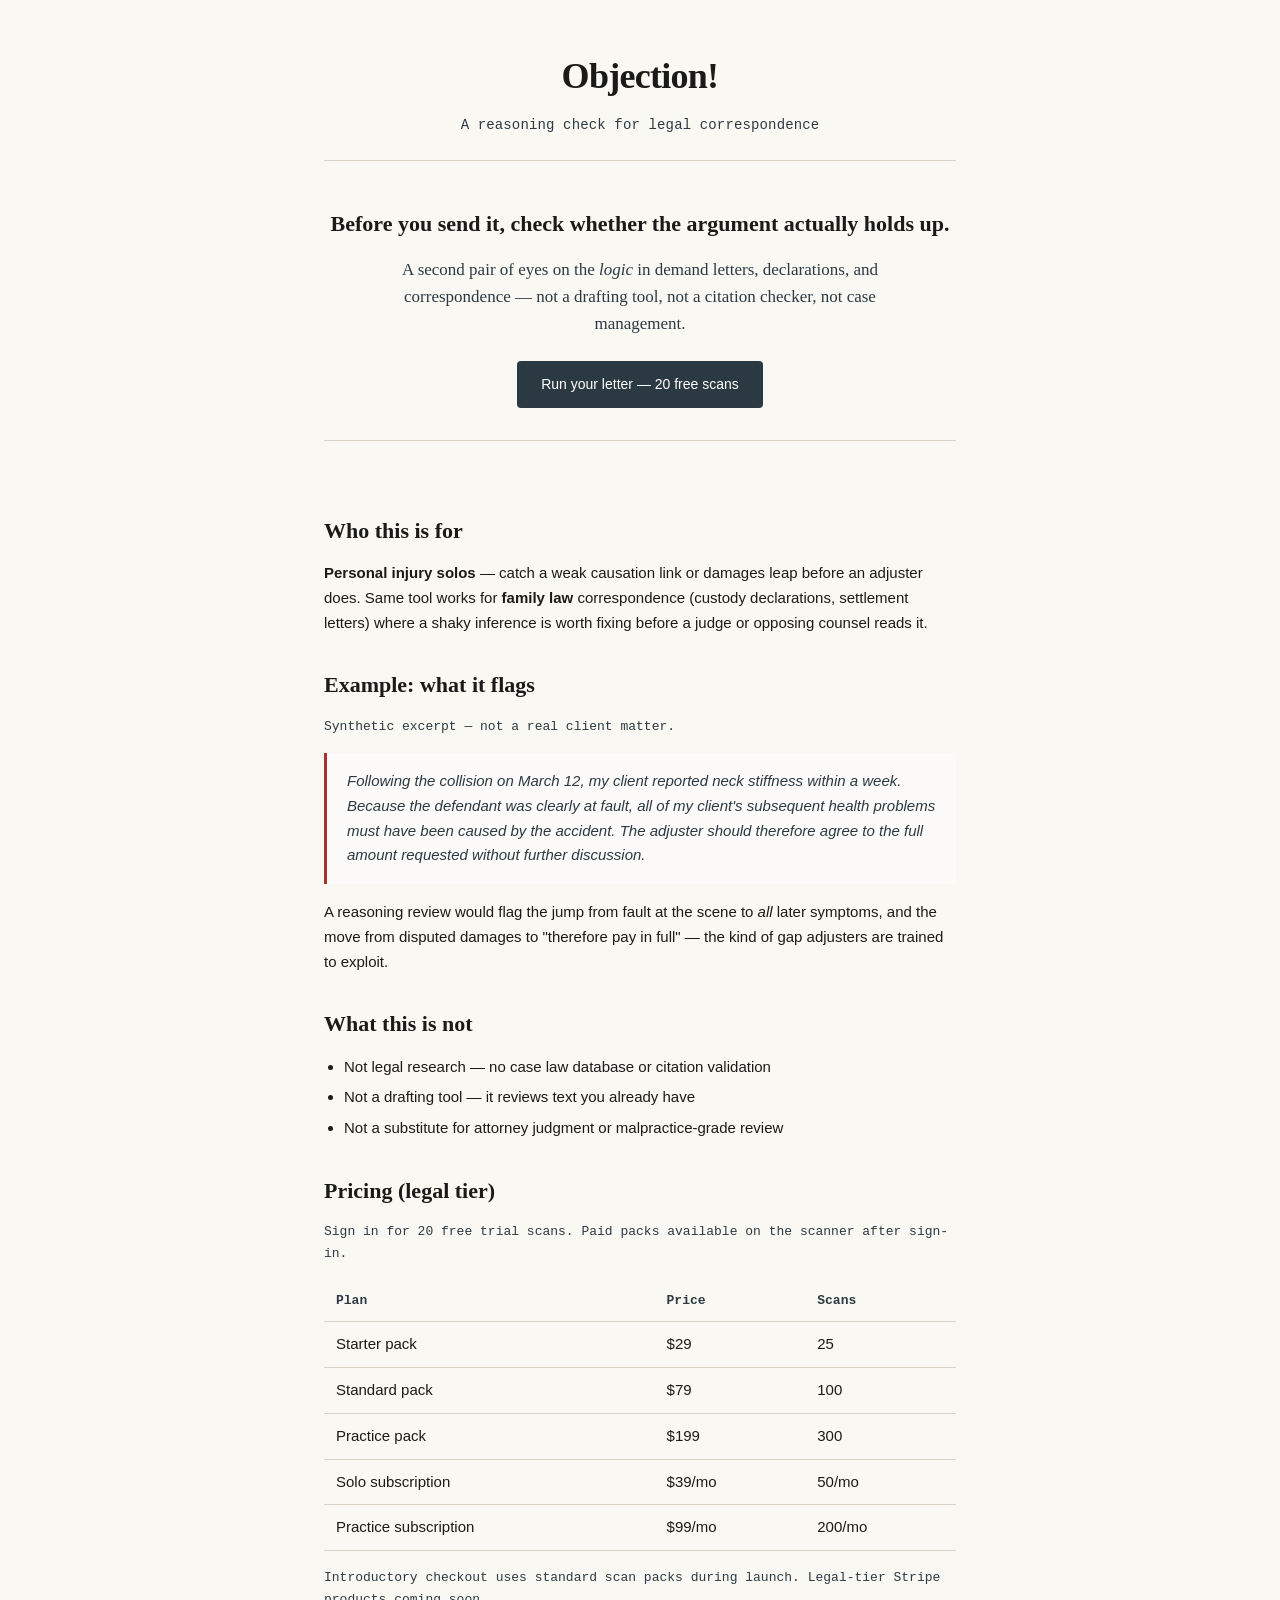
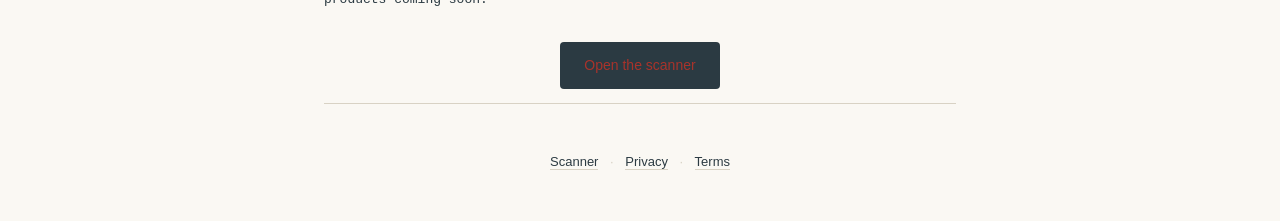
==== legal/index.html @ f4121069 "feat: legal landing page and complete Step 0 smoke test Add /legal/ PI positioning page, production " ====
<!DOCTYPE html>
<html lang="en">
<head>
    <meta charset="UTF-8">
    <meta name="viewport" content="width=device-width, initial-scale=1.0">
    <title>Objection! for Legal — Argument review before you send</title>
    <link rel="stylesheet" href="../styles.css">
</head>
<body>
    <main class="container legal-page legal-landing">
        <header class="header">
            <h1 class="title"><a href="../index.html" class="title-link">Objection!</a></h1>
            <p class="subtitle">A reasoning check for legal correspondence</p>
        </header>

        <section class="legal-hero">
            <p class="legal-hero-lead">Before you send it, check whether the argument actually holds up.</p>
            <p class="legal-hero-body">
                A second pair of eyes on the <em>logic</em> in demand letters, declarations, and correspondence —
                not a drafting tool, not a citation checker, not case management.
            </p>
            <a href="../index.html" class="btn btn-primary legal-cta">Run your letter — 20 free scans</a>
        </section>

        <section class="legal-content">
            <h2>Who this is for</h2>
            <p>
                <strong>Personal injury solos</strong> — catch a weak causation link or damages leap before an adjuster does.
                Same tool works for <strong>family law</strong> correspondence (custody declarations, settlement letters)
                where a shaky inference is worth fixing before a judge or opposing counsel reads it.
            </p>

            <h2>Example: what it flags</h2>
            <p class="legal-example-note">Synthetic excerpt — not a real client matter.</p>
            <blockquote class="legal-example">
                Following the collision on March 12, my client reported neck stiffness within a week.
                Because the defendant was clearly at fault, all of my client's subsequent health problems
                must have been caused by the accident. The adjuster should therefore agree to the full
                amount requested without further discussion.
            </blockquote>
            <p>
                A reasoning review would flag the jump from fault at the scene to <em>all</em> later symptoms,
                and the move from disputed damages to "therefore pay in full" — the kind of gap adjusters are
                trained to exploit.
            </p>

            <h2>What this is not</h2>
            <ul>
                <li>Not legal research — no case law database or citation validation</li>
                <li>Not a drafting tool — it reviews text you already have</li>
                <li>Not a substitute for attorney judgment or malpractice-grade review</li>
            </ul>

            <h2>Pricing (legal tier)</h2>
            <p class="legal-pricing-note">Sign in for 20 free trial scans. Paid packs available on the scanner after sign-in.</p>
            <table class="legal-pricing-table">
                <thead>
                    <tr>
                        <th>Plan</th>
                        <th>Price</th>
                        <th>Scans</th>
                    </tr>
                </thead>
                <tbody>
                    <tr><td>Starter pack</td><td>$29</td><td>25</td></tr>
                    <tr><td>Standard pack</td><td>$79</td><td>100</td></tr>
                    <tr><td>Practice pack</td><td>$199</td><td>300</td></tr>
                    <tr><td>Solo subscription</td><td>$39/mo</td><td>50/mo</td></tr>
                    <tr><td>Practice subscription</td><td>$99/mo</td><td>200/mo</td></tr>
                </tbody>
            </table>
            <p class="legal-pricing-footnote">
                Introductory checkout uses standard scan packs during launch. Legal-tier Stripe products coming soon.
            </p>

            <p class="legal-cta-row">
                <a href="../index.html" class="btn btn-primary">Open the scanner</a>
            </p>
        </section>

        <footer class="footer">
            <p class="footer-links">
                <a href="../index.html">Scanner</a>
                <span class="footer-sep">·</span>
                <a href="privacy.html">Privacy</a>
                <span class="footer-sep">·</span>
                <a href="terms.html">Terms</a>
            </p>
        </footer>
    </main>
</body>
</html>
---- styles.css ----
/* Reset and base styles */
* {
    margin: 0;
    padding: 0;
    box-sizing: border-box;
}

:root {
    /* Design tokens per specs/02_design_direction.md */
    --color-bg: #FAF8F3;
    --color-text: #1A1A18;
    --color-accent: #A8332B;
    --color-secondary: #2B3A42;
    --color-muted: #D8D2C4;
    --color-success: #2B5A3B;
    
    /* Typography */
    --font-serif: 'Georgia', 'Source Serif Pro', serif;
    --font-sans: -apple-system, BlinkMacSystemFont, 'Segoe UI', 'Helvetica', 'Arial', sans-serif;
    --font-mono: 'Courier New', 'Consolas', monospace;
}

body {
    background-color: var(--color-bg);
    color: var(--color-text);
    font-family: var(--font-serif);
    line-height: 1.6;
    font-size: 16px;
    -webkit-font-smoothing: antialiased;
    -moz-osx-font-smoothing: grayscale;
}

.container {
    max-width: 720px;
    margin: 0 auto;
    padding: 48px 24px;
    min-height: 100vh;
    display: flex;
    flex-direction: column;
}

/* Header */
.header {
    text-align: center;
    margin-bottom: 48px;
    padding-bottom: 24px;
    border-bottom: 1px solid var(--color-muted);
}

.title {
    font-family: var(--font-serif);
    font-size: 36px;
    font-weight: 700;
    color: var(--color-text);
    margin-bottom: 8px;
    letter-spacing: -0.02em;
}

.subtitle {
    font-family: var(--font-mono);
    font-size: 14px;
    color: var(--color-secondary);
    letter-spacing: 0.01em;
}

/* Scan section */
.scan-section {
    margin-bottom: 32px;
}

.textarea-wrapper {
    position: relative;
    margin-bottom: 16px;
}

.text-input {
    width: 100%;
    min-height: 240px;
    padding: 20px;
    font-family: var(--font-serif);
    font-size: 16px;
    line-height: 1.6;
    color: var(--color-text);
    background: white;
    border: 2px solid var(--color-muted);
    border-radius: 4px;
    resize: vertical;
    transition: border-color 0.2s;
}

.text-input:focus {
    outline: none;
    border-color: var(--color-secondary);
}

.text-input::placeholder {
    color: #9B9587;
}

.char-counter {
    position: absolute;
    bottom: 8px;
    right: 12px;
    font-family: var(--font-mono);
    font-size: 12px;
    color: var(--color-secondary);
    background: white;
    padding: 2px 6px;
    border-radius: 3px;
}

.char-counter.warning {
    color: var(--color-accent);
    font-weight: 600;
}

/* Controls */
.controls {
    display: flex;
    gap: 12px;
    flex-wrap: wrap;
}

.btn {
    font-family: var(--font-sans);
    font-size: 14px;
    font-weight: 500;
    padding: 12px 24px;
    border: none;
    border-radius: 4px;
    cursor: pointer;
    transition: all 0.2s;
    text-decoration: none;
    display: inline-block;
}

.btn-primary {
    background: var(--color-secondary);
    color: white;
}

.btn-primary:hover:not(:disabled) {
    background: #1F2C33;
}

.btn-primary:disabled {
    opacity: 0.5;
    cursor: not-allowed;
}

.btn-secondary {
    background: transparent;
    color: var(--color-secondary);
    border: 1px solid var(--color-muted);
}

.btn-secondary:hover {
    border-color: var(--color-secondary);
    background: rgba(43, 58, 66, 0.05);
}

.btn-text {
    background: transparent;
    color: var(--color-secondary);
    text-decoration: underline;
    padding: 8px 12px;
}

.btn-text:hover {
    color: var(--color-text);
}

/* State messages */
.state-message {
    margin-top: 24px;
    padding: 16px 20px;
    border-radius: 4px;
    font-family: var(--font-sans);
    font-size: 14px;
    line-height: 1.5;
}

.loading-state {
    background: rgba(43, 58, 66, 0.05);
    color: var(--color-secondary);
    border-left: 3px solid var(--color-secondary);
}

.error-state {
    background: rgba(168, 51, 43, 0.05);
    color: var(--color-accent);
    border-left: 3px solid var(--color-accent);
}

.success-state {
    background: rgba(43, 90, 59, 0.05);
    color: var(--color-success);
    border-left: 3px solid var(--color-success);
}

.hidden {
    display: none !important;
}

/* Results section */
.results-section {
    margin-top: 48px;
}

.results-header {
    display: flex;
    justify-content: space-between;
    align-items: center;
    margin-bottom: 24px;
    padding-bottom: 12px;
    border-bottom: 1px solid var(--color-muted);
}

.results-title {
    font-family: var(--font-serif);
    font-size: 24px;
    font-weight: 600;
}

/* Annotated text */
.annotated-text {
    font-family: var(--font-serif);
    font-size: 16px;
    line-height: 1.8;
    margin-bottom: 32px;
    padding: 24px;
    background: white;
    border: 1px solid var(--color-muted);
    border-radius: 4px;
    white-space: pre-wrap;
    word-wrap: break-word;
}

.fallacy-highlight {
    position: relative;
    text-decoration: underline;
    text-decoration-style: wavy;
    text-decoration-color: var(--color-accent);
    text-decoration-thickness: 2px;
    text-underline-offset: 3px;
    cursor: help;
    transition: background-color 0.2s;
}

.fallacy-highlight:hover {
    background-color: rgba(168, 51, 43, 0.08);
}

/* Tooltip */
.tooltip {
    position: absolute;
    bottom: calc(100% + 8px);
    left: 50%;
    transform: translateX(-50%);
    background: var(--color-text);
    color: white;
    padding: 12px 16px;
    border-radius: 4px;
    font-family: var(--font-sans);
    font-size: 13px;
    line-height: 1.4;
    max-width: 320px;
    width: max-content;
    z-index: 100;
    box-shadow: 0 4px 12px rgba(0, 0, 0, 0.15);
    pointer-events: none;
    opacity: 0;
    transition: opacity 0.2s;
}

.fallacy-highlight:hover .tooltip {
    opacity: 1;
}

.tooltip::after {
    content: '';
    position: absolute;
    top: 100%;
    left: 50%;
    transform: translateX(-50%);
    border: 6px solid transparent;
    border-top-color: var(--color-text);
}

.tooltip-fallacy {
    font-family: var(--font-mono);
    font-size: 12px;
    font-weight: 600;
    color: var(--color-accent);
    display: block;
    margin-bottom: 4px;
}

.tooltip-explanation {
    color: #E8E6E0;
}

.tooltip-confidence {
    font-family: var(--font-mono);
    font-size: 11px;
    color: #9B9587;
    margin-top: 4px;
    text-transform: uppercase;
    letter-spacing: 0.05em;
}

/* Findings list */
.findings-list {
    margin-top: 32px;
}

.finding-card {
    background: white;
    border: 1px solid var(--color-muted);
    border-left: 3px solid var(--color-accent);
    border-radius: 4px;
    padding: 16px 20px;
    margin-bottom: 16px;
}

.finding-header {
    display: flex;
    justify-content: space-between;
    align-items: baseline;
    margin-bottom: 8px;
}

.finding-fallacy {
    font-family: var(--font-mono);
    font-size: 14px;
    font-weight: 600;
    color: var(--color-accent);
}

.finding-confidence {
    font-family: var(--font-mono);
    font-size: 11px;
    color: var(--color-secondary);
    text-transform: uppercase;
    letter-spacing: 0.05em;
}

.finding-category {
    font-family: var(--font-sans);
    font-size: 12px;
    color: var(--color-secondary);
    margin-bottom: 8px;
}

.finding-span {
    font-family: var(--font-serif);
    font-size: 14px;
    font-style: italic;
    color: var(--color-text);
    padding: 8px 12px;
    background: rgba(168, 51, 43, 0.05);
    border-radius: 3px;
    display: block;
    margin-bottom: 12px;
}

.finding-explanation {
    font-family: var(--font-sans);
    font-size: 14px;
    line-height: 1.5;
    color: var(--color-text);
}

/* Footer */
.footer {
    margin-top: auto;
    padding-top: 48px;
    border-top: 1px solid var(--color-muted);
    text-align: center;
}

.privacy-notice {
    font-family: var(--font-sans);
    font-size: 13px;
    color: var(--color-secondary);
    line-height: 1.5;
    margin-bottom: 12px;
}

.privacy-notice a {
    color: var(--color-secondary);
    text-decoration: underline;
    text-underline-offset: 2px;
}

.privacy-notice a:hover {
    color: var(--color-text);
}

.footer-links {
    font-family: var(--font-sans);
    font-size: 13px;
}

.footer-links a {
    color: var(--color-secondary);
    text-decoration: none;
    border-bottom: 1px solid var(--color-muted);
    transition: border-color 0.2s;
}

.footer-links a:hover {
    border-bottom-color: var(--color-secondary);
}

.footer-sep {
    color: var(--color-muted);
    margin: 0 8px;
}

.terms-notice {
    font-family: var(--font-sans);
    font-size: 12px;
    color: var(--color-secondary);
    margin-top: 12px;
    text-align: center;
}

.terms-notice a {
    color: var(--color-secondary);
    text-decoration: underline;
    text-underline-offset: 2px;
}

/* Legal pages */
main.legal-page {
    max-width: 680px;
}

.title-link {
    color: inherit;
    text-decoration: none;
}

.title-link:hover {
    color: var(--color-accent);
}

.legal-content {
    font-family: var(--font-sans);
    font-size: 15px;
    line-height: 1.65;
    color: var(--color-text);
}

.legal-meta {
    font-family: var(--font-mono);
    font-size: 12px;
    color: var(--color-secondary);
    text-transform: uppercase;
    letter-spacing: 0.04em;
    margin-bottom: 24px;
}

.legal-content h2 {
    font-family: var(--font-serif);
    font-size: 22px;
    font-weight: 700;
    margin: 32px 0 12px;
    color: var(--color-text);
}

.legal-content h3 {
    font-family: var(--font-sans);
    font-size: 16px;
    font-weight: 600;
    margin: 20px 0 8px;
    color: var(--color-secondary);
}

.legal-content p {
    margin-bottom: 14px;
}

.legal-content ul,
.legal-content ol {
    margin: 0 0 14px 1.25rem;
}

.legal-content li {
    margin-bottom: 6px;
}

.legal-content a {
    color: var(--color-accent);
    text-decoration: underline;
    text-underline-offset: 2px;
}

.legal-content a:hover {
    color: var(--color-secondary);
}

.legal-content strong {
    font-weight: 600;
}

/* Legal landing (/legal/) */
.legal-landing .legal-hero {
    text-align: center;
    margin-bottom: 40px;
    padding-bottom: 32px;
    border-bottom: 1px solid var(--color-muted);
}

.legal-hero-lead {
    font-family: var(--font-serif);
    font-size: 22px;
    font-weight: 600;
    line-height: 1.4;
    margin-bottom: 16px;
}

.legal-hero-body {
    font-size: 17px;
    color: var(--color-secondary);
    margin-bottom: 24px;
    max-width: 560px;
    margin-left: auto;
    margin-right: auto;
}

.legal-cta {
    display: inline-block;
    text-decoration: none;
}

.legal-example {
    margin: 16px 0;
    padding: 16px 20px;
    border-left: 3px solid var(--color-accent);
    background: rgba(255, 255, 255, 0.5);
    font-style: italic;
    color: var(--color-secondary);
}

.legal-example-note,
.legal-pricing-note,
.legal-pricing-footnote {
    font-family: var(--font-mono);
    font-size: 13px;
    color: var(--color-secondary);
}

.legal-pricing-table {
    width: 100%;
    border-collapse: collapse;
    margin: 16px 0;
    font-size: 15px;
}

.legal-pricing-table th,
.legal-pricing-table td {
    padding: 10px 12px;
    text-align: left;
    border-bottom: 1px solid var(--color-muted);
}

.legal-pricing-table th {
    font-family: var(--font-mono);
    font-size: 13px;
    font-weight: 600;
    color: var(--color-secondary);
}

.legal-cta-row {
    margin-top: 32px;
    text-align: center;
}

.legal-cta-row .btn {
    text-decoration: none;
}

/* Responsive */
@media (max-width: 640px) {
    .container {
        padding: 32px 16px;
    }
    
    .title {
        font-size: 28px;
    }
    
    .text-input {
        min-height: 180px;
        font-size: 15px;
    }
    
    .controls {
        flex-direction: column;
    }
    
    .btn {
        width: 100%;
    }
    
    .results-header {
        flex-direction: column;
        align-items: flex-start;
        gap: 12px;
    }
    
    .tooltip {
        position: fixed;
        bottom: 20px;
        left: 16px;
        right: 16px;
        top: auto;
        transform: none;
        max-width: none;
    }
    
    .tooltip::after {
        display: none;
    }
}

/* Auth section */
.auth-section {
    margin-bottom: 24px;
    padding: 16px 20px;
    border: 1px solid var(--color-muted);
    background: rgba(255, 255, 255, 0.45);
}

.auth-label {
    font-family: var(--font-mono);
    font-size: 13px;
    color: var(--color-secondary);
    margin-bottom: 8px;
}

.auth-help {
    width: 100%;
    font-family: var(--font-serif);
    font-size: 14px;
    line-height: 1.5;
    color: var(--color-secondary);
    margin-bottom: 12px;
}

.auth-row {
    display: flex;
    gap: 8px;
    flex-wrap: wrap;
}

.auth-otp-row {
    margin-top: 8px;
}

.auth-otp-input {
    flex: 0 1 180px;
    letter-spacing: 0.08em;
}

.auth-input {
    flex: 1 1 200px;
    min-width: 0;
    padding: 10px 12px;
    font-family: var(--font-mono);
    font-size: 14px;
    border: 1px solid var(--color-muted);
    background: #fff;
}

.auth-status {
    margin-top: 10px;
    font-family: var(--font-mono);
    font-size: 13px;
    color: var(--color-secondary);
}

.auth-panel {
    display: flex;
    flex-wrap: wrap;
    align-items: center;
    gap: 12px;
}

.auth-balance {
    font-family: var(--font-mono);
    font-size: 14px;
    color: var(--color-secondary);
}

.auth-balance.no-credits {
    color: var(--color-accent);
}

/* Pricing */
.pricing-section {
    margin-top: 16px;
    padding-top: 16px;
    border-top: 1px solid var(--color-muted);
    width: 100%;
}

.pricing-label {
    font-family: var(--font-mono);
    font-size: 13px;
    color: var(--color-secondary);
    margin-bottom: 10px;
}

.pricing-options {
    display: flex;
    flex-wrap: wrap;
    gap: 10px;
}

.pricing-card {
    flex: 1 1 200px;
    padding: 12px 14px;
    border: 1px solid var(--color-muted);
    background: #fff;
    text-align: left;
}

.pricing-card-name {
    font-family: var(--font-mono);
    font-size: 14px;
    font-weight: 600;
    margin-bottom: 4px;
}

.pricing-card-detail {
    font-family: var(--font-serif);
    font-size: 14px;
    color: var(--color-secondary);
    margin-bottom: 10px;
}

.pricing-status {
    margin-top: 10px;
    font-family: var(--font-mono);
    font-size: 13px;
    color: var(--color-secondary);
}

/* Print styles */
@media print {
    .controls,
    .footer,
    .results-header button {
        display: none;
    }
}
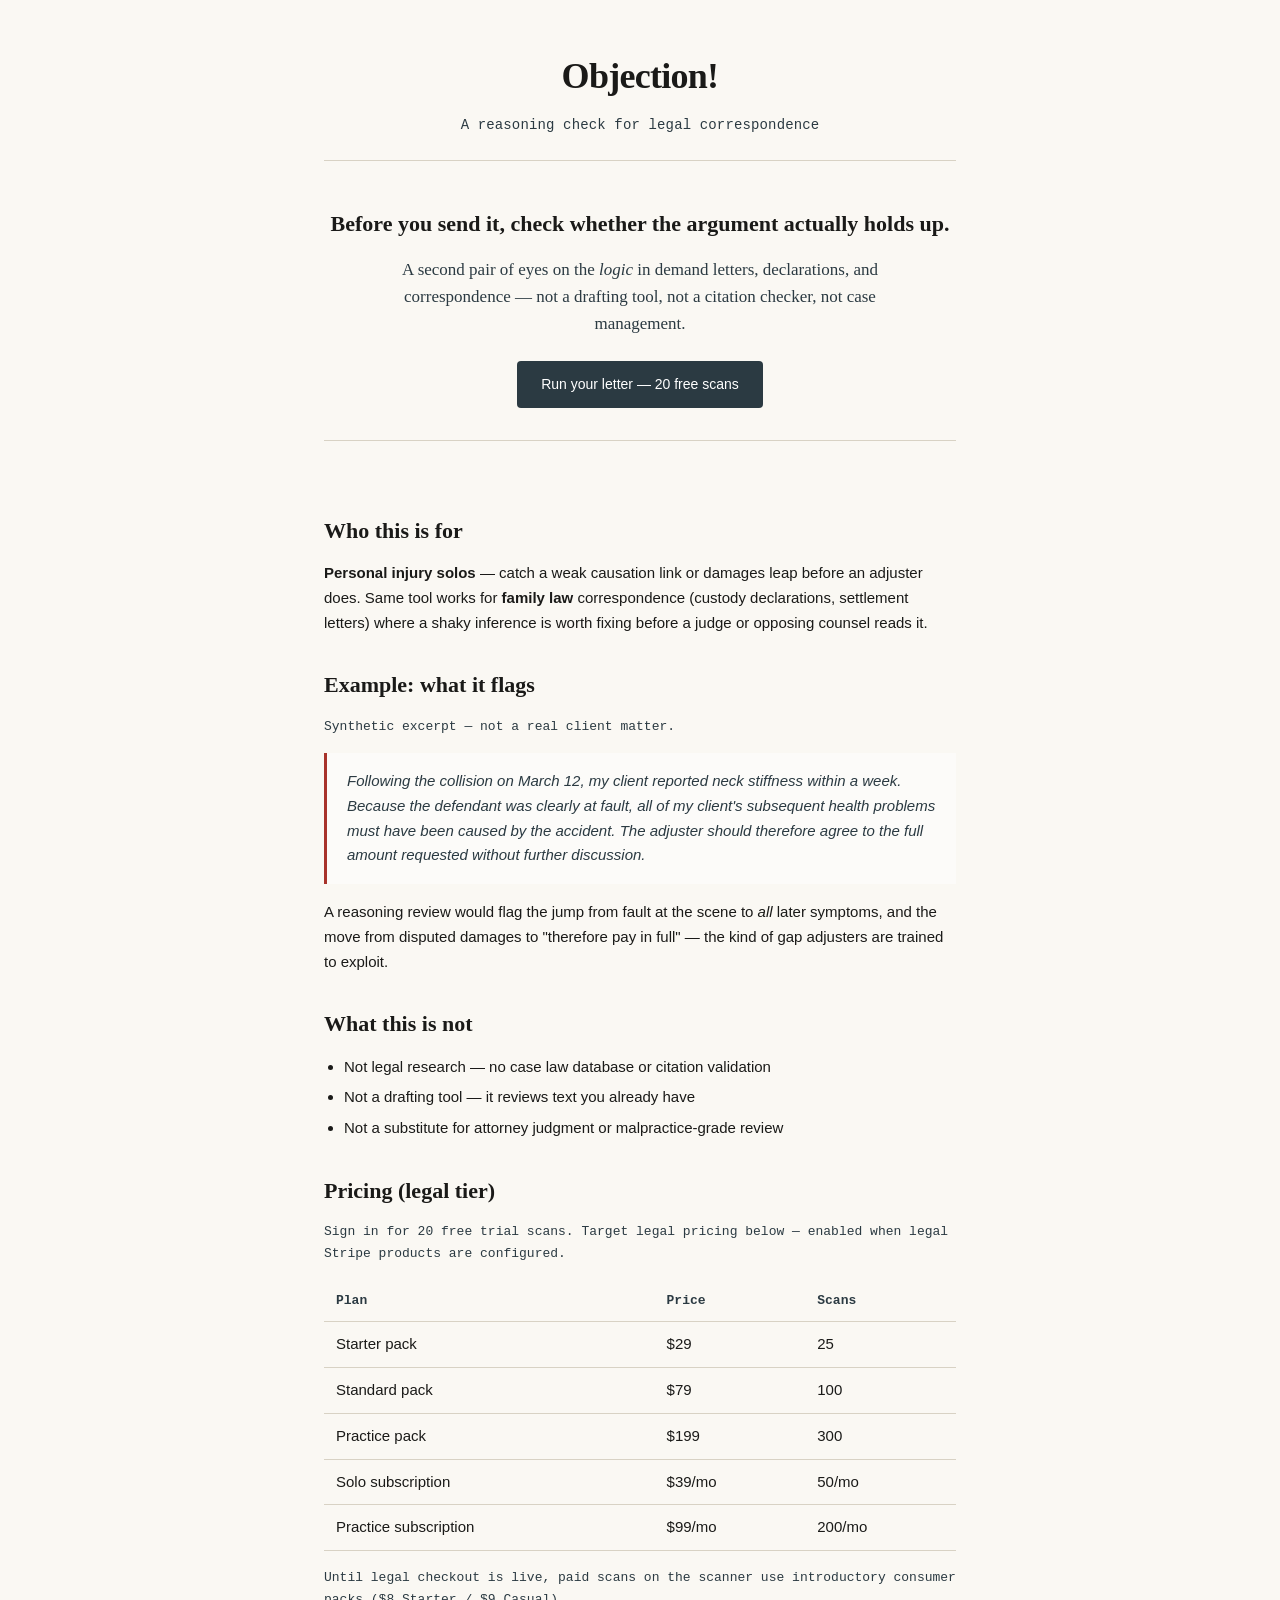
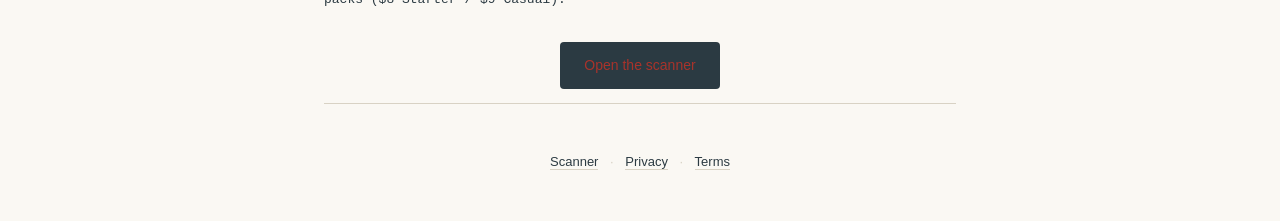
==== commit 610ce3cf: "feat: add legal billing surface and Stripe go-live prep Dual consumer/legal catalogs, surface taggin" ====
--- a/legal/index.html
+++ b/legal/index.html
@@ -9,7 +9,7 @@
 <body>
     <main class="container legal-page legal-landing">
         <header class="header">
-            <h1 class="title"><a href="../index.html" class="title-link">Objection!</a></h1>
+            <h1 class="title"><a href="../index.html?surface=legal" class="title-link">Objection!</a></h1>
             <p class="subtitle">A reasoning check for legal correspondence</p>
         </header>
 
@@ -19,7 +19,7 @@
                 A second pair of eyes on the <em>logic</em> in demand letters, declarations, and correspondence —
                 not a drafting tool, not a citation checker, not case management.
             </p>
-            <a href="../index.html" class="btn btn-primary legal-cta">Run your letter — 20 free scans</a>
+            <a href="../index.html?surface=legal" class="btn btn-primary legal-cta">Run your letter — 20 free scans</a>
         </section>
 
         <section class="legal-content">
@@ -52,7 +52,7 @@
             </ul>
 
             <h2>Pricing (legal tier)</h2>
-            <p class="legal-pricing-note">Sign in for 20 free trial scans. Paid packs available on the scanner after sign-in.</p>
+            <p class="legal-pricing-note">Sign in for 20 free trial scans. Target legal pricing below — enabled when legal Stripe products are configured.</p>
             <table class="legal-pricing-table">
                 <thead>
                     <tr>
@@ -70,11 +70,11 @@
                 </tbody>
             </table>
             <p class="legal-pricing-footnote">
-                Introductory checkout uses standard scan packs during launch. Legal-tier Stripe products coming soon.
+                Until legal checkout is live, paid scans on the scanner use introductory consumer packs ($8 Starter / $9 Casual).
             </p>
 
             <p class="legal-cta-row">
-                <a href="../index.html" class="btn btn-primary">Open the scanner</a>
+                <a href="../index.html?surface=legal" class="btn btn-primary">Open the scanner</a>
             </p>
         </section>
 
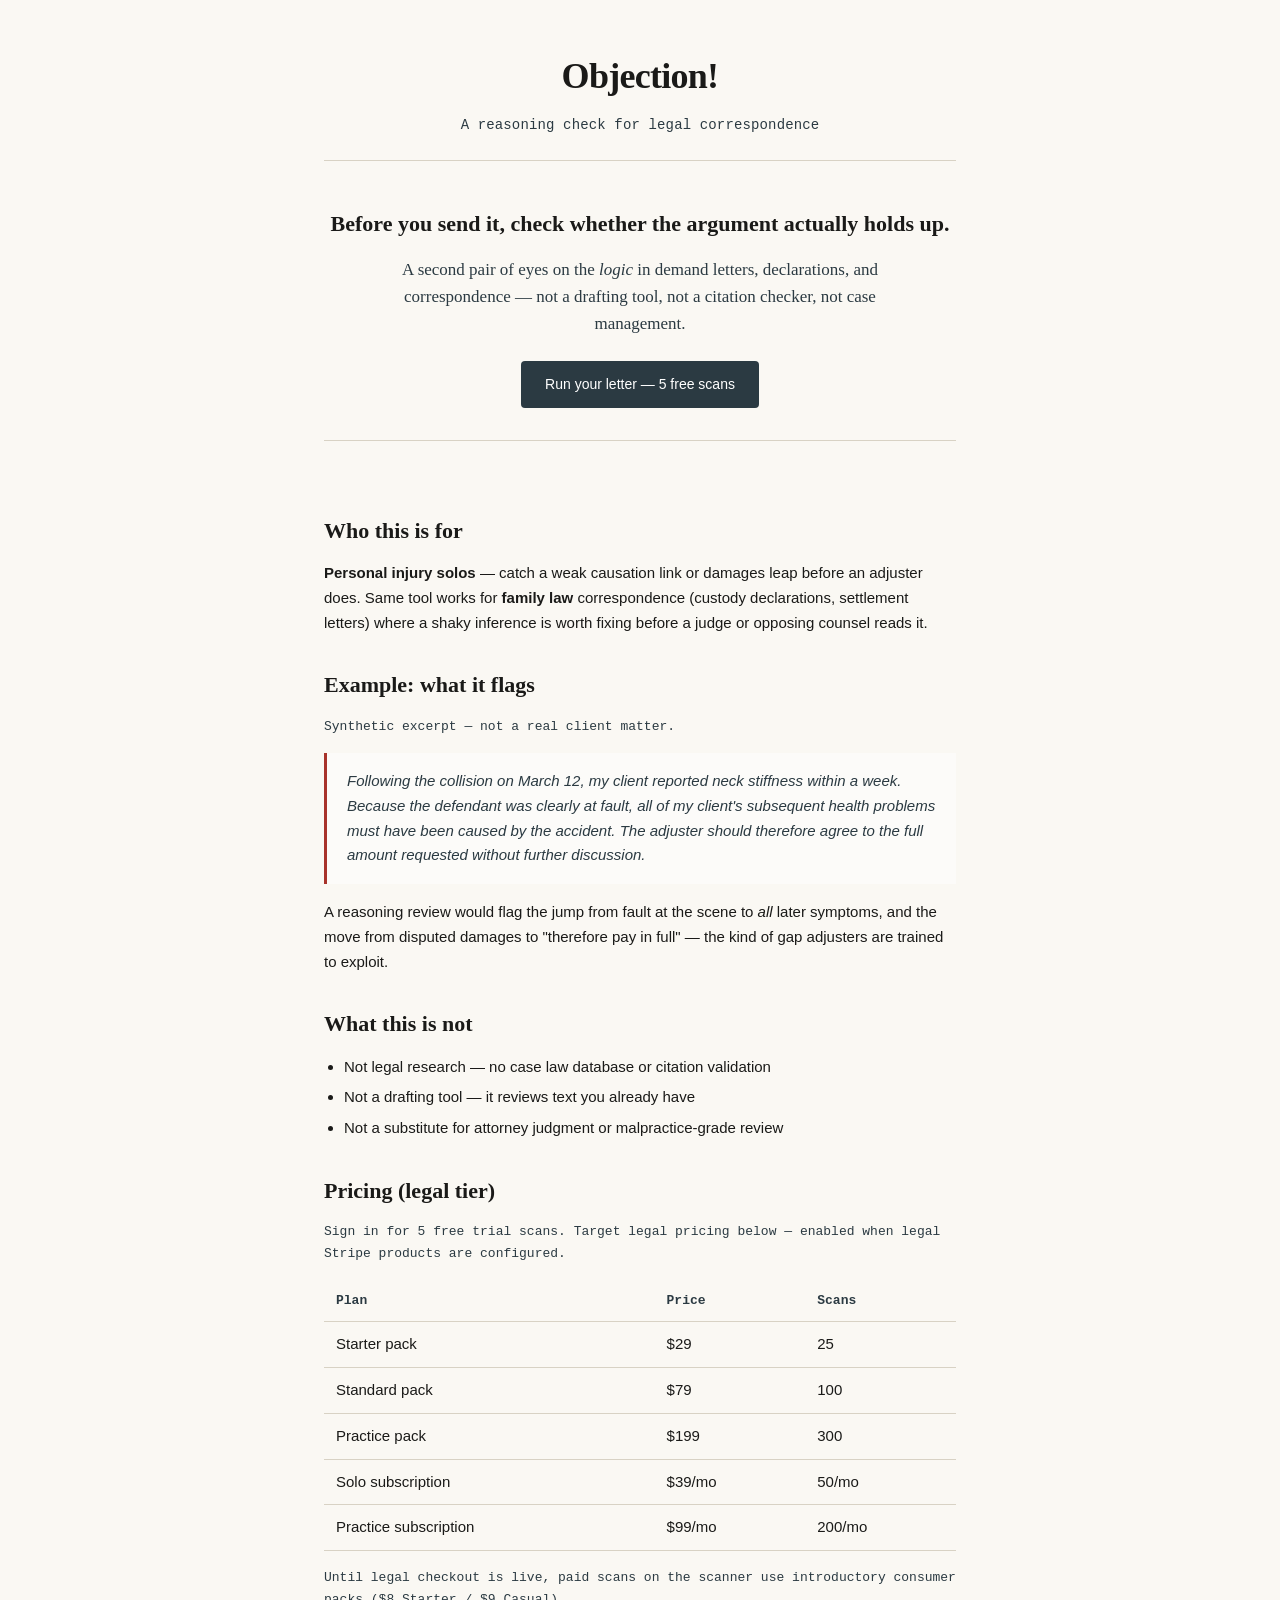
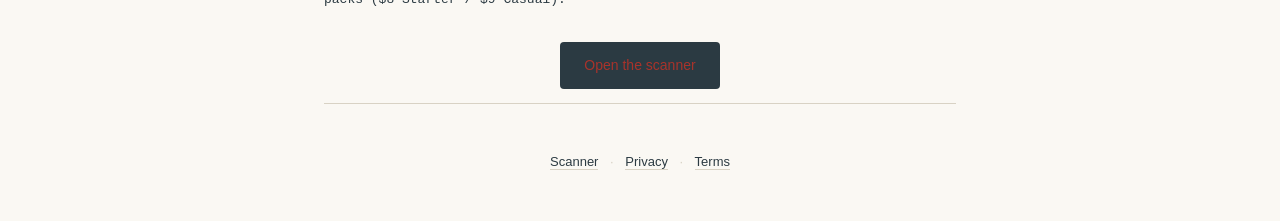
==== commit c814b44c: "chore: reduce free trial from 20 to 5 scans Lowers signup credit grant and updates user-facing copy " ====
--- a/legal/index.html
+++ b/legal/index.html
@@ -19,7 +19,7 @@
                 A second pair of eyes on the <em>logic</em> in demand letters, declarations, and correspondence —
                 not a drafting tool, not a citation checker, not case management.
             </p>
-            <a href="../index.html?surface=legal" class="btn btn-primary legal-cta">Run your letter — 20 free scans</a>
+            <a href="../index.html?surface=legal" class="btn btn-primary legal-cta">Run your letter — 5 free scans</a>
         </section>
 
         <section class="legal-content">
@@ -52,7 +52,7 @@
             </ul>
 
             <h2>Pricing (legal tier)</h2>
-            <p class="legal-pricing-note">Sign in for 20 free trial scans. Target legal pricing below — enabled when legal Stripe products are configured.</p>
+            <p class="legal-pricing-note">Sign in for 5 free trial scans. Target legal pricing below — enabled when legal Stripe products are configured.</p>
             <table class="legal-pricing-table">
                 <thead>
                     <tr>
